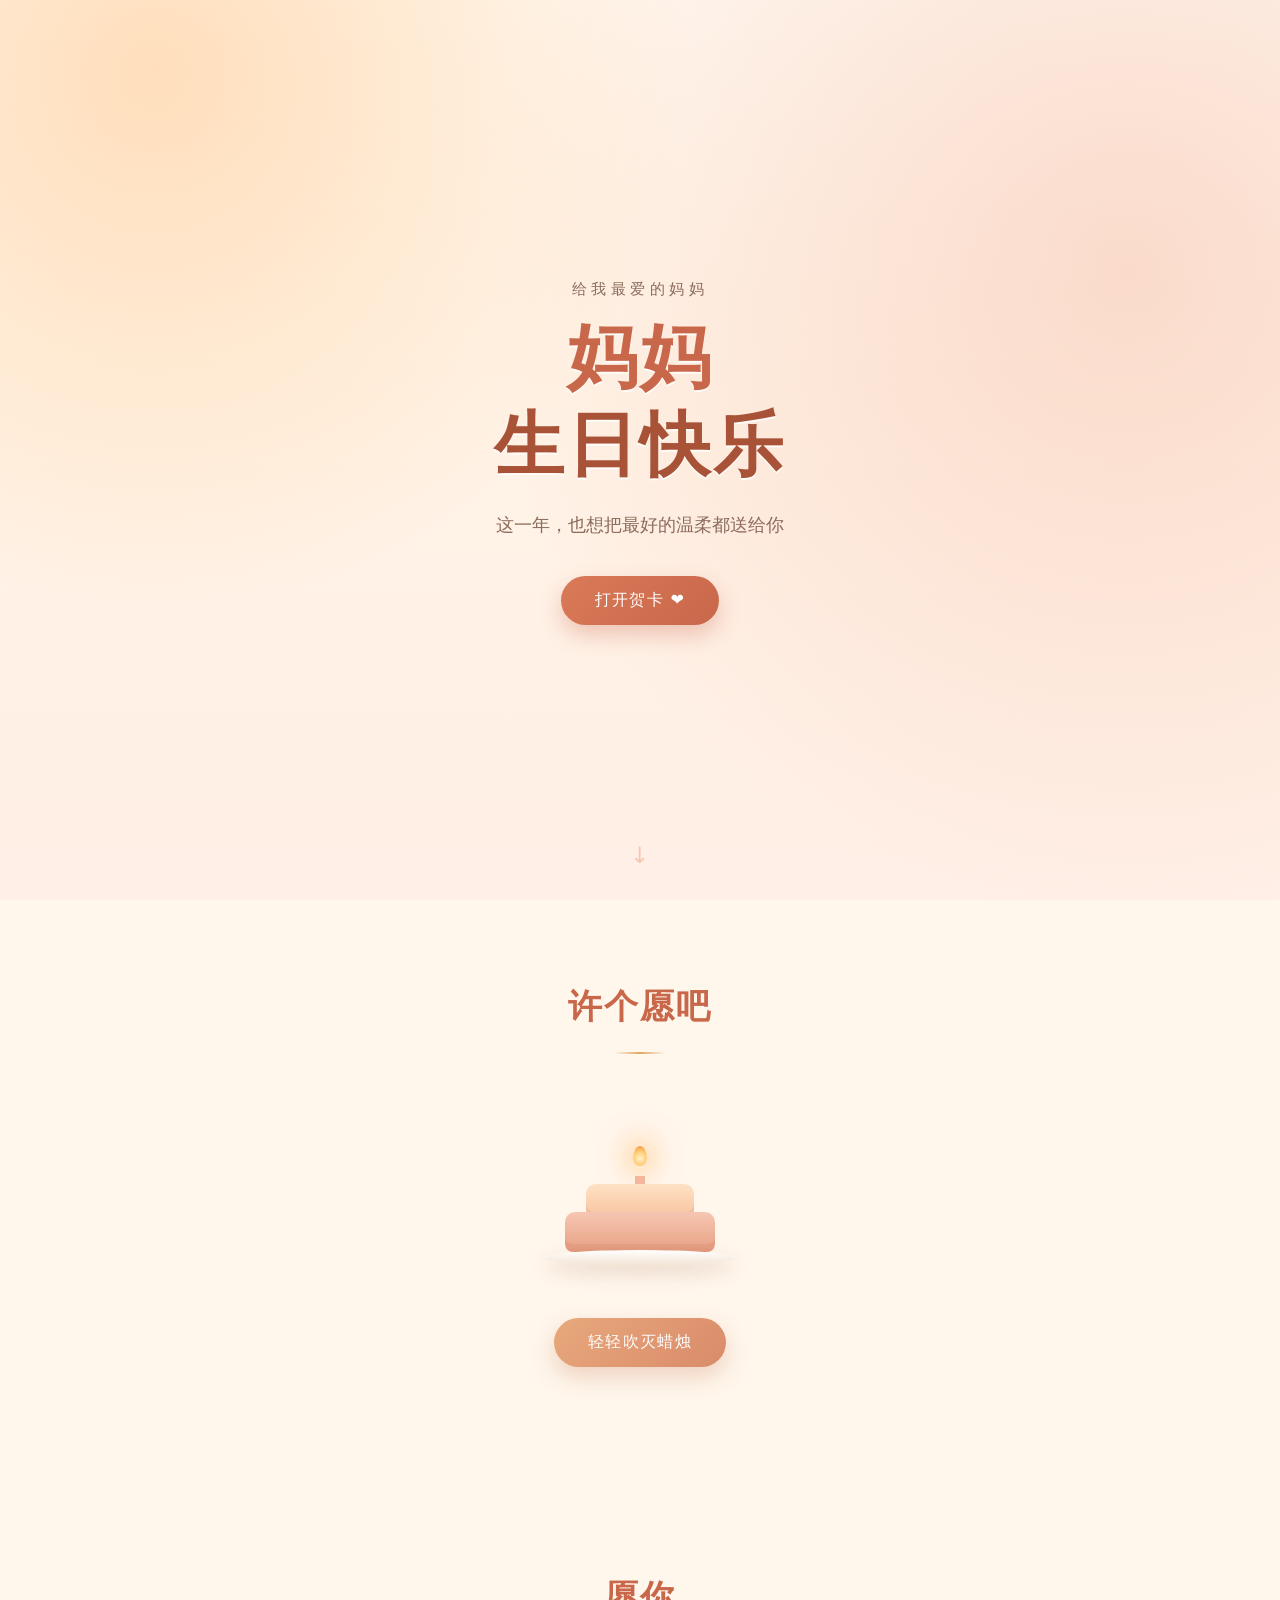
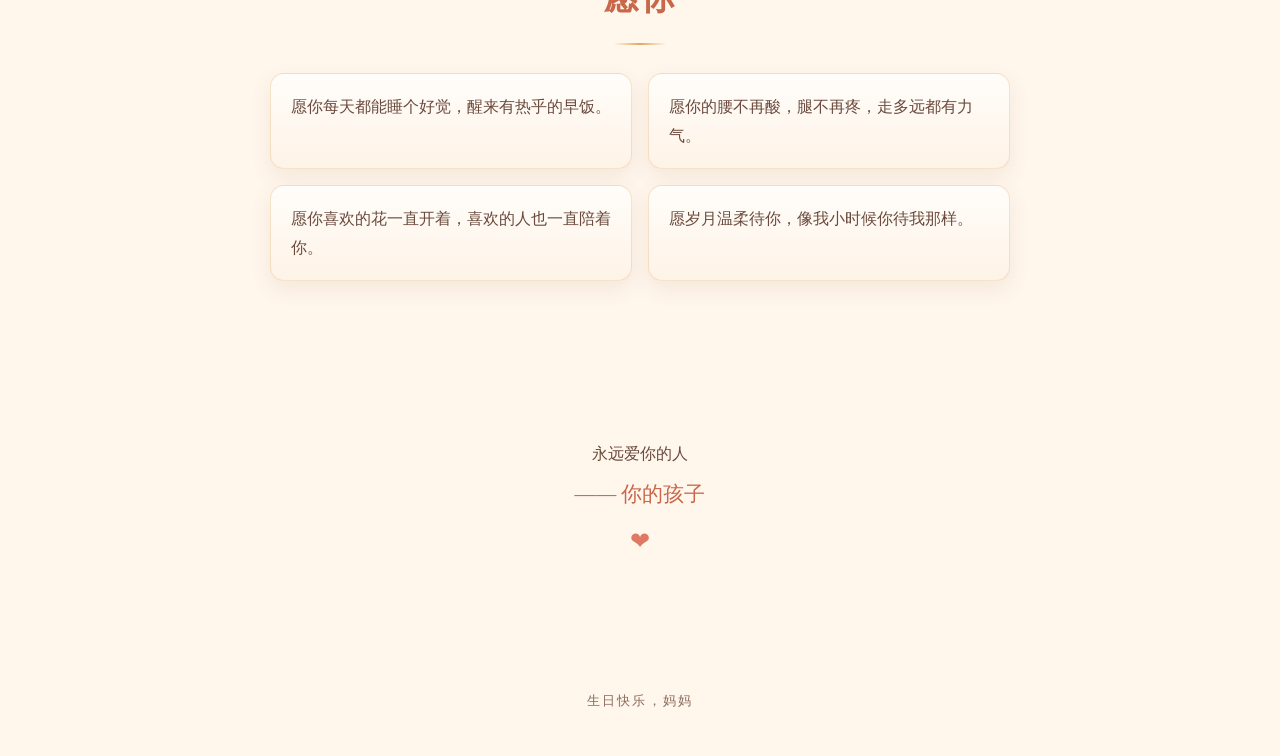
==== index.html @ 57800b80 "Add files via upload" ====
<!DOCTYPE html>
<html lang="zh-CN">
<head>
  <meta charset="UTF-8">
  <!-- 手机端适配：按屏幕宽度缩放，并支持刘海屏安全区域 -->
  <meta name="viewport" content="width=device-width, initial-scale=1, viewport-fit=cover">
  <meta name="theme-color" content="#FFF6EC">
  <meta name="description" content="送给妈妈的生日贺卡">
  <title>妈妈，生日快乐 ❤</title>

  <!-- 只用本地 CSS，不依赖任何外部框架 / CDN，离线也能正常打开 -->
  <link rel="stylesheet" href="style.css">

  <!-- 万一浏览器禁用了 JavaScript，文字也照样完整显示 -->
  <noscript><style>.reveal { opacity: 1 !important; transform: none !important; }</style></noscript>
</head>

<body>

  <!-- ================= ① 封面 ================= -->
  <header class="hero">
    <!-- 缓缓飘落的小花瓣（不想要可以整段删掉） -->
    <div class="petals" aria-hidden="true">
      <span></span><span></span><span></span>
      <span></span><span></span><span></span>
    </div>

    <div class="hero-inner">
      <p class="hero-kicker">给我最爱的妈妈</p>
      <h1 class="hero-title">妈妈<br><span>生日快乐</span></h1>
      <p class="hero-sub">这一年，也想把最好的温柔都送给你</p>
      <!-- 点这个按钮：先放全屏烟花，烟花结束再平滑滑到蛋糕页面 -->
      <button id="openBtn" class="btn-main">打开贺卡 ❤</button>
    </div>

    <p class="scroll-hint" aria-hidden="true">↓</p>
  </header>

  <main>

    <!-- ================= ② 蛋糕与许愿 ================= -->
    <section id="cake-section" class="section">
      <h2 class="section-title reveal">许个愿吧</h2>

      <div class="cake-wrap reveal">
        <!-- 火花图层：吹蜡烛时由 script.js 在这里生成小火花 -->
        <div class="spark-layer" id="sparkLayer" aria-hidden="true"></div>

        <div class="cake" id="cake">
          <div class="candle"><span class="flame"></span></div>
          <div class="layer layer-top"></div>
          <div class="layer layer-bottom"></div>
          <div class="plate"></div>
        </div>
      </div>

      <div class="cake-actions reveal">
        <button id="blowBtn" class="btn-main btn-soft">轻轻吹灭蜡烛</button>
        <p id="wishText" class="wish-text">愿望已经悄悄收好啦 ✨</p>
      </div>
    </section>

    <!-- ================= ③ 心愿卡片 ================= -->
    <section class="section">
      <h2 class="section-title reveal">愿你</h2>

      <div class="wish-grid">
        <div class="wish-card reveal" style="--d:0ms">愿你每天都能睡个好觉，醒来有热乎的早饭。</div>
        <div class="wish-card reveal" style="--d:120ms">愿你的腰不再酸，腿不再疼，走多远都有力气。</div>
        <div class="wish-card reveal" style="--d:240ms">愿你喜欢的花一直开着，喜欢的人也一直陪着你。</div>
        <div class="wish-card reveal" style="--d:360ms">愿岁月温柔待你，像我小时候你待我那样。</div>
      </div>
    </section>

    <!-- ================= ④ 落款 ================= -->
    <section class="section sign">
      <p class="reveal">永远爱你的人</p>
      <p class="signature reveal" style="--d:150ms">—— <span id="signature">你的孩子</span></p>
      <p class="sig-heart reveal" style="--d:300ms">❤</p>
    </section>

  </main>

  <footer class="footer">
    <p>生日快乐，妈妈</p>
  </footer>

  <!-- 全屏烟花图层：平时隐藏，点「打开贺卡」时由 script.js 打开并播放 -->
  <div id="fireworks" class="fireworks" hidden aria-hidden="true">
    <canvas id="fireworksCanvas"></canvas>
    <p class="fireworks-tip">轻触屏幕可以跳过</p>
  </div>

  <script src="script.js"></script>
</body>
</html>
---- style.css ----
/* =========================================================
   妈妈生日贺卡 · 样式表
   暖色调 + 柔和风格，手机优先（先写手机，再写大屏）
   想换配色：只改下面 :root 里的颜色就好
   ========================================================= */

:root {
  --cream: #FFF6EC;   /* 背景奶油色 */
  --peach: #FFE6CB;   /* 蜜桃色 */
  --blush: #F6C6B2;   /* 淡胭脂色 */
  --clay: #C8674A;    /* 主色：陶土红 */
  --clay-dark: #A85337;
  --gold: #E0A75E;    /* 点缀金 */
  --ink: #6B4A3D;     /* 正文暖棕 */
  --ink-soft: #8C6B5C;/* 次要文字 */
  --card: #FFFDFA;    /* 卡片底色 */
  --shadow: 0 10px 30px rgba(160, 110, 80, .14);

  --radius: 18px;
  /* 标题用衬线字体，更有贺卡的温柔感；不同系统各取所长 */
  --font-serif: "Songti SC", "STSong", "KaiTi", "楷体", "SimSun", "宋体", "Noto Serif SC", Georgia, serif;
  --font-sans: "PingFang SC", "Microsoft YaHei", "Hiragino Sans GB", system-ui, -apple-system, sans-serif;
}

* { box-sizing: border-box; }

html { scroll-behavior: smooth; }

body {
  margin: 0;
  font-family: var(--font-sans);
  color: var(--ink);
  background-color: var(--cream);
  /* 两团柔和的光晕，让背景不那么平 */
  background-image:
    radial-gradient(60vw 60vw at 12% 8%, rgba(255, 214, 170, .75), transparent 70%),
    radial-gradient(70vw 70vw at 88% 30%, rgba(246, 198, 178, .55), transparent 72%),
    linear-gradient(180deg, #FFF8F0 0%, #FFF3E6 45%, #FFEFE6 100%);
  background-attachment: fixed;
  line-height: 1.85;
  overflow-x: hidden;          /* 防止手机上左右晃动 */
  -webkit-text-size-adjust: 100%;
}

img { max-width: 100%; display: block; }

.section {
  max-width: 780px;
  margin: 0 auto;
  padding: 56px 20px;
  padding-left: max(20px, env(safe-area-inset-left));
  padding-right: max(20px, env(safe-area-inset-right));
}

.section-title {
  font-family: var(--font-serif);
  font-weight: 600;
  font-size: clamp(1.5rem, 6vw, 2.1rem);
  text-align: center;
  color: var(--clay);
  letter-spacing: .06em;
  margin: 0 0 28px;
}

.section-title::after {
  content: "";
  display: block;
  width: 52px;
  height: 2px;
  margin: 14px auto 0;
  border-radius: 2px;
  background: linear-gradient(90deg, transparent, var(--gold), transparent);
}

/* ---------- 渐显文字动画 ---------- */
/* 元素一进入屏幕就柔和地淡入上移；--d 用来做错开的延迟 */
.reveal {
  opacity: 0;
  transform: translateY(18px);
  transition: opacity .9s ease var(--d, 0ms), transform .9s ease var(--d, 0ms);
}
.reveal.is-visible {
  opacity: 1;
  transform: none;
}

/* =========================================================
   ① 封面
   ========================================================= */
.hero {
  position: relative;
  min-height: 100vh;       /* 老浏览器兜底 */
  min-height: 100svh;      /* 手机浏览器地址栏收起时也不会被裁掉 */
  display: flex;
  flex-direction: column;
  align-items: center;
  justify-content: center;
  text-align: center;
  padding: 40px 22px calc(40px + env(safe-area-inset-bottom));
  overflow: hidden;
}

.hero-inner {
  position: relative;
  z-index: 2;
  animation: heroIn 1.2s ease both;
}

@keyframes heroIn {
  from { opacity: 0; transform: translateY(14px); }
  to   { opacity: 1; transform: none; }
}

.hero-kicker {
  margin: 0 0 10px;
  font-size: .95rem;
  letter-spacing: .3em;
  color: var(--ink-soft);
}

.hero-title {
  font-family: var(--font-serif);
  font-weight: 700;
  font-size: clamp(2.6rem, 13vw, 4.4rem);
  line-height: 1.25;
  margin: 0;
  color: var(--clay);
  letter-spacing: .04em;
  text-shadow: 0 2px 0 rgba(255, 255, 255, .8);
}

.hero-title span {
  display: inline-block;
  color: var(--clay-dark);
}

.hero-sub {
  margin: 20px 0 34px;
  font-size: clamp(.95rem, 4vw, 1.1rem);
  color: var(--ink-soft);
}

/* 主按钮：手机上好点按（高度 48px 以上） */
.btn-main {
  display: inline-block;
  min-height: 48px;
  padding: 14px 34px;
  border: 0;
  border-radius: 999px;
  font-family: inherit;
  font-size: 1rem;
  letter-spacing: .08em;
  color: #fff;
  background: linear-gradient(135deg, #D97A58, var(--clay));
  box-shadow: 0 10px 22px rgba(200, 103, 74, .32);
  cursor: pointer;
  transition: transform .25s ease, box-shadow .25s ease;
}
.btn-main:active { transform: scale(.97); }
.btn-main:hover { box-shadow: 0 12px 26px rgba(200, 103, 74, .4); }

.btn-soft {
  background: linear-gradient(135deg, #E8A87C, #D98B6A);
  box-shadow: 0 10px 22px rgba(200, 130, 90, .3);
}

.scroll-hint {
  position: absolute;
  bottom: calc(24px + env(safe-area-inset-bottom));
  margin: 0;
  color: var(--blush);
  font-size: 1.4rem;
  animation: floatY 2.4s ease-in-out infinite;
}

@keyframes floatY {
  0%, 100% { transform: translateY(0); opacity: .5; }
  50%      { transform: translateY(8px); opacity: 1; }
}

/* 缓缓飘落的小花瓣 */
.petals { position: absolute; inset: 0; pointer-events: none; z-index: 1; }
.petals span {
  position: absolute;
  top: -6%;
  width: 12px;
  height: 12px;
  border-radius: 50% 0 50% 50%;
  background: var(--blush);
  opacity: .5;
  animation: fall 14s linear infinite;
}
.petals span:nth-child(1) { left: 8%;  animation-delay: 0s;   }
.petals span:nth-child(2) { left: 26%; animation-delay: 3s;   animation-duration: 17s; }
.petals span:nth-child(3) { left: 44%; animation-delay: 6s;   animation-duration: 15s; }
.petals span:nth-child(4) { left: 62%; animation-delay: 2s;   animation-duration: 19s; }
.petals span:nth-child(5) { left: 78%; animation-delay: 8s;   animation-duration: 16s; }
.petals span:nth-child(6) { left: 92%; animation-delay: 5s;   animation-duration: 18s; }

@keyframes fall {
  0%   { transform: translateY(0) rotate(0deg);      opacity: 0; }
  10%  { opacity: .5; }
  100% { transform: translateY(108vh) rotate(320deg); opacity: 0; }
}

/* =========================================================
   ② 蛋糕与许愿
   ========================================================= */
.cake-wrap {
  position: relative;      /* 火花图层的定位基准 */
  display: flex;
  justify-content: center;
  padding: 10px 0 26px;
}

.cake {
  position: relative;
  width: 180px;
  height: 170px;
}

/* 蜡烛 */
.candle {
  position: absolute;
  left: 50%;
  bottom: 78px;
  width: 10px;
  height: 46px;
  margin-left: -5px;
  border-radius: 5px;
  background: repeating-linear-gradient(180deg, #FFF3E4 0 8px, #F3B7A3 8px 16px);
}

/* 烛火 */
.flame {
  position: absolute;
  left: 50%;
  top: -22px;
  width: 14px;
  height: 20px;
  margin-left: -7px;
  border-radius: 50% 50% 50% 50% / 62% 62% 38% 38%;
  background: radial-gradient(circle at 50% 62%, #FFF6C9 0%, #FFC46B 55%, #F1913C 100%);
  box-shadow: 0 0 26px 8px rgba(255, 190, 110, .55);
  transform-origin: 50% 100%;
  animation: flicker 1.6s ease-in-out infinite;
  transition: opacity .5s ease, transform .5s ease;
}

@keyframes flicker {
  0%, 100% { transform: scaleY(1) translateX(0); }
  50%      { transform: scaleY(1.08) translateX(1px); }
}

/* 吹灭蜡烛后 */
.cake.is-out .flame { opacity: 0; transform: scaleY(.2); }

/* 蛋糕两层 */
.layer {
  position: absolute;
  left: 50%;
  border-radius: 10px 10px 8px 8px;
}

.layer-top {
  bottom: 74px;
  width: 108px;
  height: 34px;
  margin-left: -54px;
  background: linear-gradient(180deg, #FFE1C4, #F7C39F);
  box-shadow: inset 0 -6px 0 rgba(200, 103, 74, .12);
}

.layer-bottom {
  bottom: 40px;
  width: 150px;
  height: 40px;
  margin-left: -75px;
  background: linear-gradient(180deg, #F6C6B2, #E7A184);
  box-shadow: inset 0 -8px 0 rgba(200, 103, 74, .14);
}

/* 盘子 */
.plate {
  position: absolute;
  bottom: 26px;
  left: 50%;
  width: 190px;
  height: 16px;
  margin-left: -95px;
  border-radius: 50%;
  background: linear-gradient(180deg, #FFFFFF, #F3E2D2);
  box-shadow: 0 8px 18px rgba(160, 110, 80, .22);
}

/* ---------- 吹蜡烛的火花 ---------- */
/* 图层盖在蛋糕上方，只负责放火花，不吃点击 */
.spark-layer {
  position: absolute;
  inset: 0;
  pointer-events: none;
}

/* 每一颗小火花：位置和飞行方向由 script.js 用 --tx / --ty 指定 */
.spark {
  position: absolute;
  border-radius: 50%;
  background: radial-gradient(circle, #FFF9DE 0%, #FFC964 45%, rgba(255, 150, 60, 0) 72%);
  box-shadow: 0 0 8px 2px rgba(255, 196, 100, .7);
  opacity: 0;
  animation: sparkFly .7s ease-out forwards;
}

@keyframes sparkFly {
  0% {
    opacity: 0;
    transform: translate(-50%, -50%) scale(.4);
  }
  15% {
    opacity: 1;
    transform: translate(-50%, -50%) scale(1);
  }
  100% {
    opacity: 0;
    transform: translate(calc(-50% + var(--tx, 0px)), calc(-50% + var(--ty, -60px))) scale(.25);
  }
}

.cake-actions { text-align: center; }

.wish-text {
  margin: 18px 0 0;
  font-family: var(--font-serif);
  color: var(--clay);
  opacity: 0;
  transform: translateY(8px);
  transition: opacity .6s ease, transform .6s ease;
}
.wish-text.is-visible { opacity: 1; transform: none; }

/* =========================================================
   ③ 心愿卡片
   ========================================================= */
.wish-grid {
  display: grid;
  grid-template-columns: 1fr;
  gap: 16px;
}

.wish-card {
  background: linear-gradient(180deg, #FFFDFA, #FFF3E7);
  border: 1px solid rgba(224, 167, 94, .3);
  border-radius: 14px;
  padding: 18px 20px;
  font-size: .98rem;
  box-shadow: 0 8px 20px rgba(160, 110, 80, .1);
}

/* =========================================================
   ④ 落款 / 页脚
   ========================================================= */
.sign { text-align: center; }
.sign p { margin: 6px 0; }

.signature {
  font-family: var(--font-serif);
  font-size: clamp(1.1rem, 5vw, 1.3rem);
  color: var(--clay);
}

.sig-heart {
  font-size: 1.5rem;
  color: #DE7A63;
  animation: beat 1.5s ease-in-out infinite;
}

@keyframes beat {
  0%, 100% { transform: scale(1);   }
  30%      { transform: scale(1.18); }
}

.footer {
  text-align: center;
  padding: 30px 20px calc(30px + env(safe-area-inset-bottom));
  color: var(--ink-soft);
  font-size: .82rem;
  letter-spacing: .16em;
}

/* =========================================================
   全屏烟花（点「打开贺卡」时播放，播完自动淡出）
   ========================================================= */
.fireworks {
  position: fixed;
  inset: 0;
  z-index: 90;
  /* 暖色的深色底，让烟花亮起来；不想压暗背景可以删掉这行 */
  background: radial-gradient(circle at 50% 62%, rgba(78, 48, 38, .78), rgba(48, 28, 22, .93));
  opacity: 0;
  transition: opacity .45s ease;
}

.fireworks.is-on { opacity: 1; }    /* 淡入 */
.fireworks[hidden] { display: none; }

.fireworks canvas {
  display: block;
  width: 100%;
  height: 100%;
}

.fireworks-tip {
  position: absolute;
  left: 0;
  right: 0;
  bottom: calc(30px + env(safe-area-inset-bottom));
  margin: 0;
  text-align: center;
  color: rgba(255, 246, 236, .7);
  font-size: .78rem;
  letter-spacing: .2em;
  animation: tipIn 1.4s ease .9s both;
}

@keyframes tipIn {
  from { opacity: 0; }
  to   { opacity: 1; }
}

/* =========================================================
   大屏适配（平板 / 电脑）
   ========================================================= */
@media (min-width: 640px) {
  .wish-grid { grid-template-columns: 1fr 1fr; }
}

@media (min-width: 720px) {
  .section { padding-top: 76px; padding-bottom: 76px; }
  .cake { width: 220px; height: 200px; }
}

/* 系统开启「减少动态效果」时，关闭所有动画 */
@media (prefers-reduced-motion: reduce) {
  html { scroll-behavior: auto; }
  *, *::before, *::after {
    animation: none !important;
    transition: none !important;
  }
  .reveal { opacity: 1; transform: none; }
  .spark { display: none; }   /* 关掉动态效果时不放火花 */
}
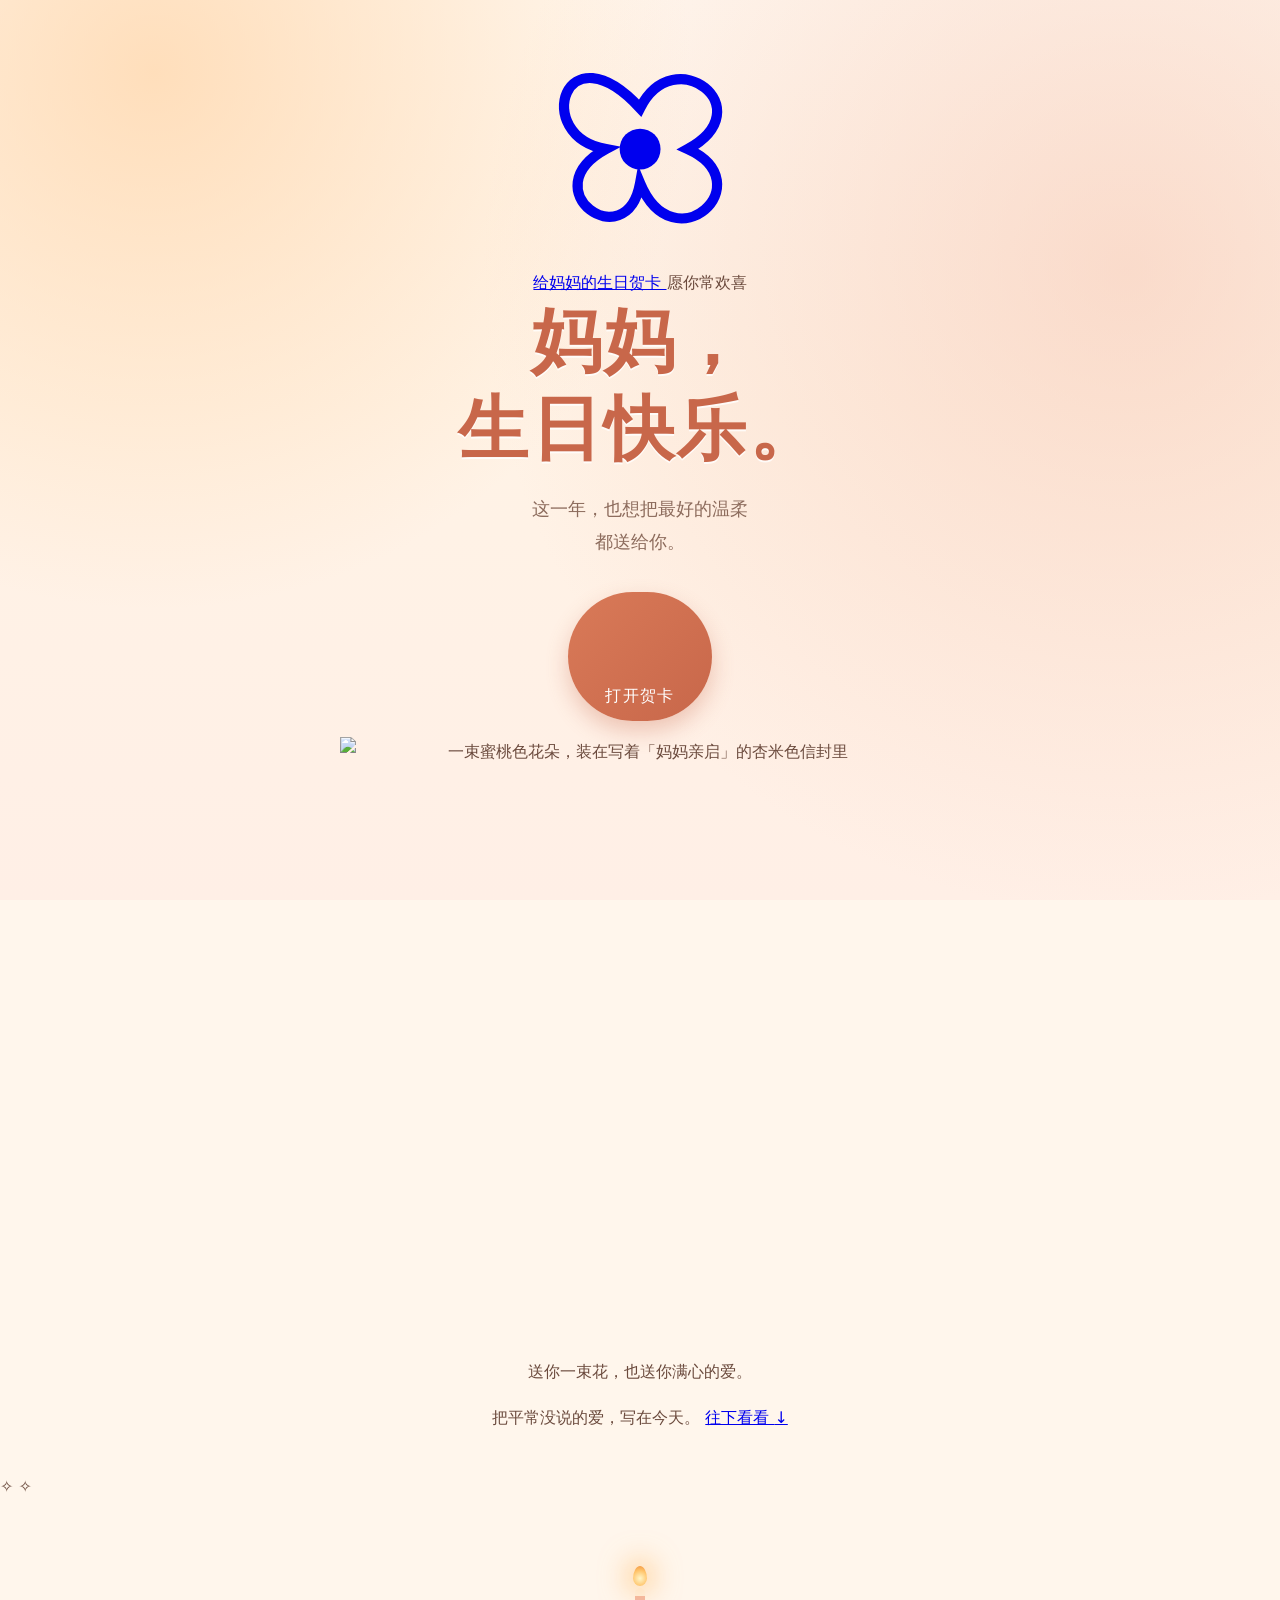
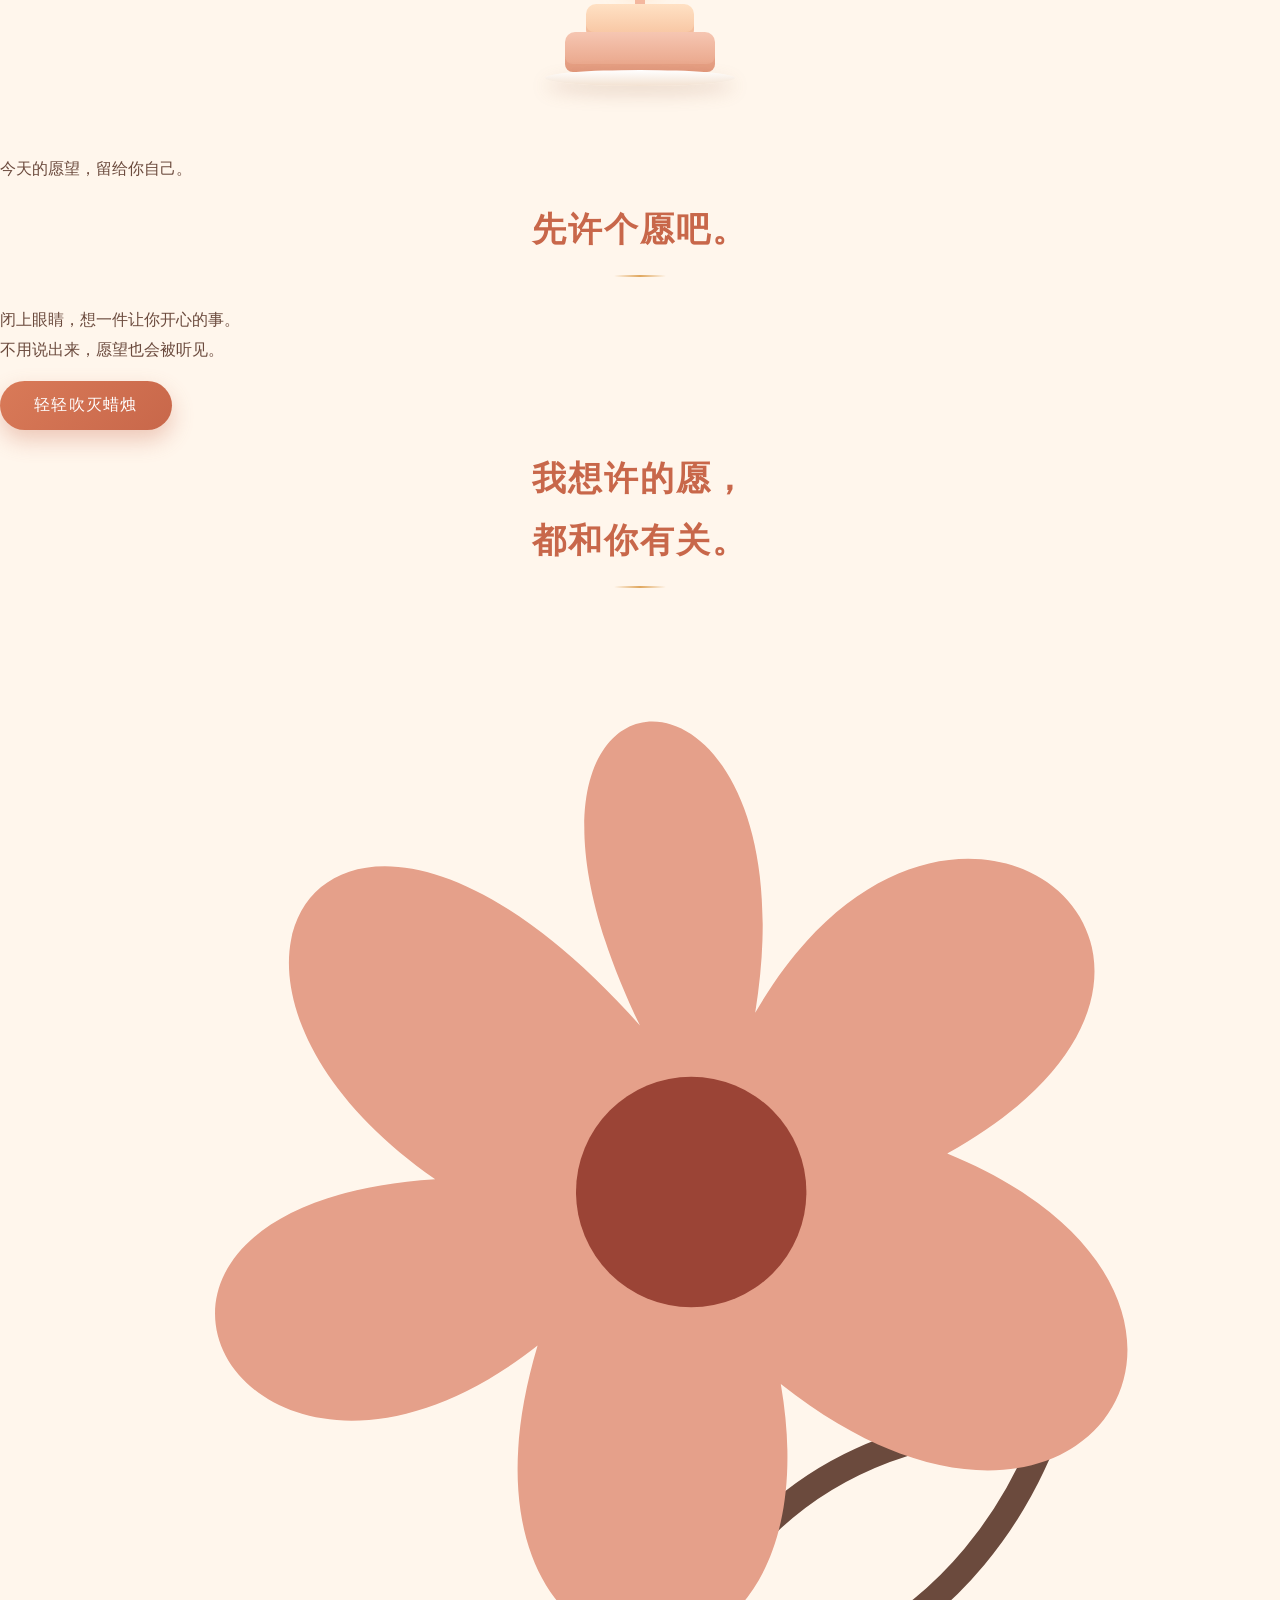
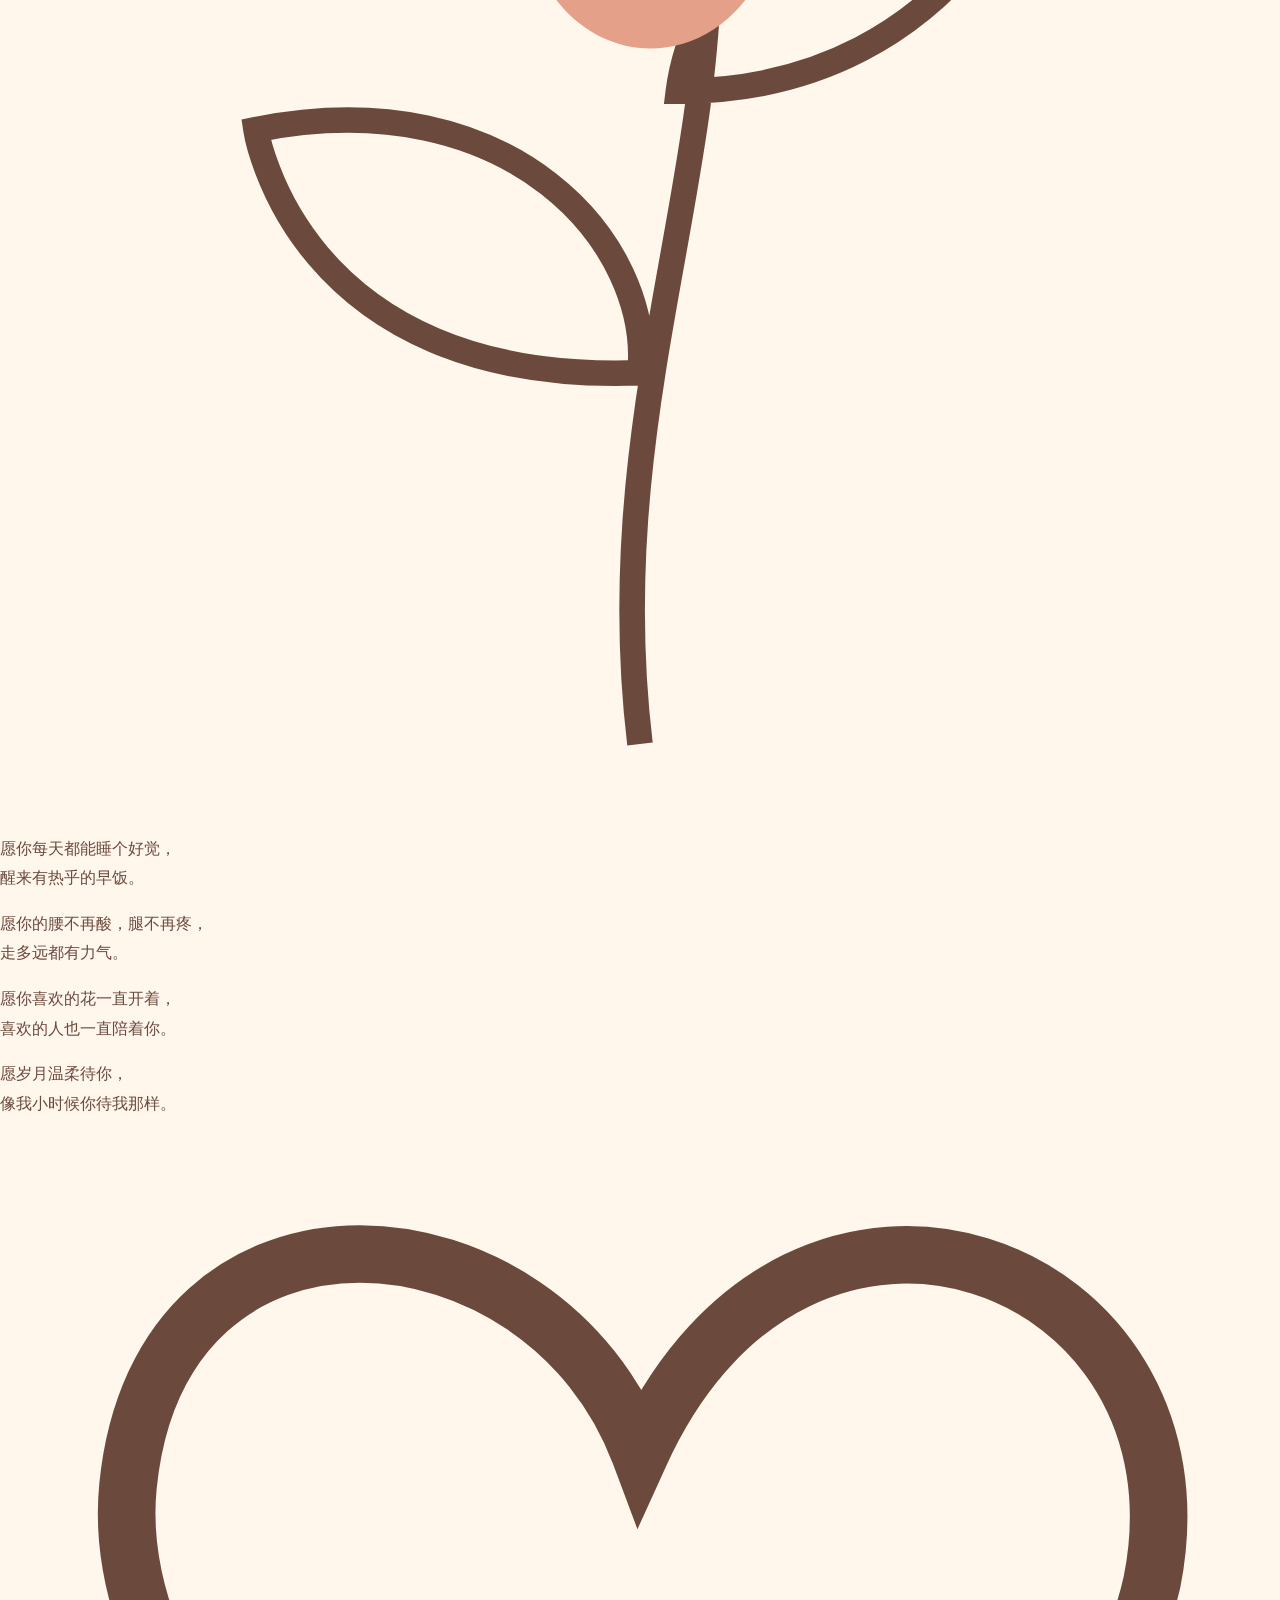
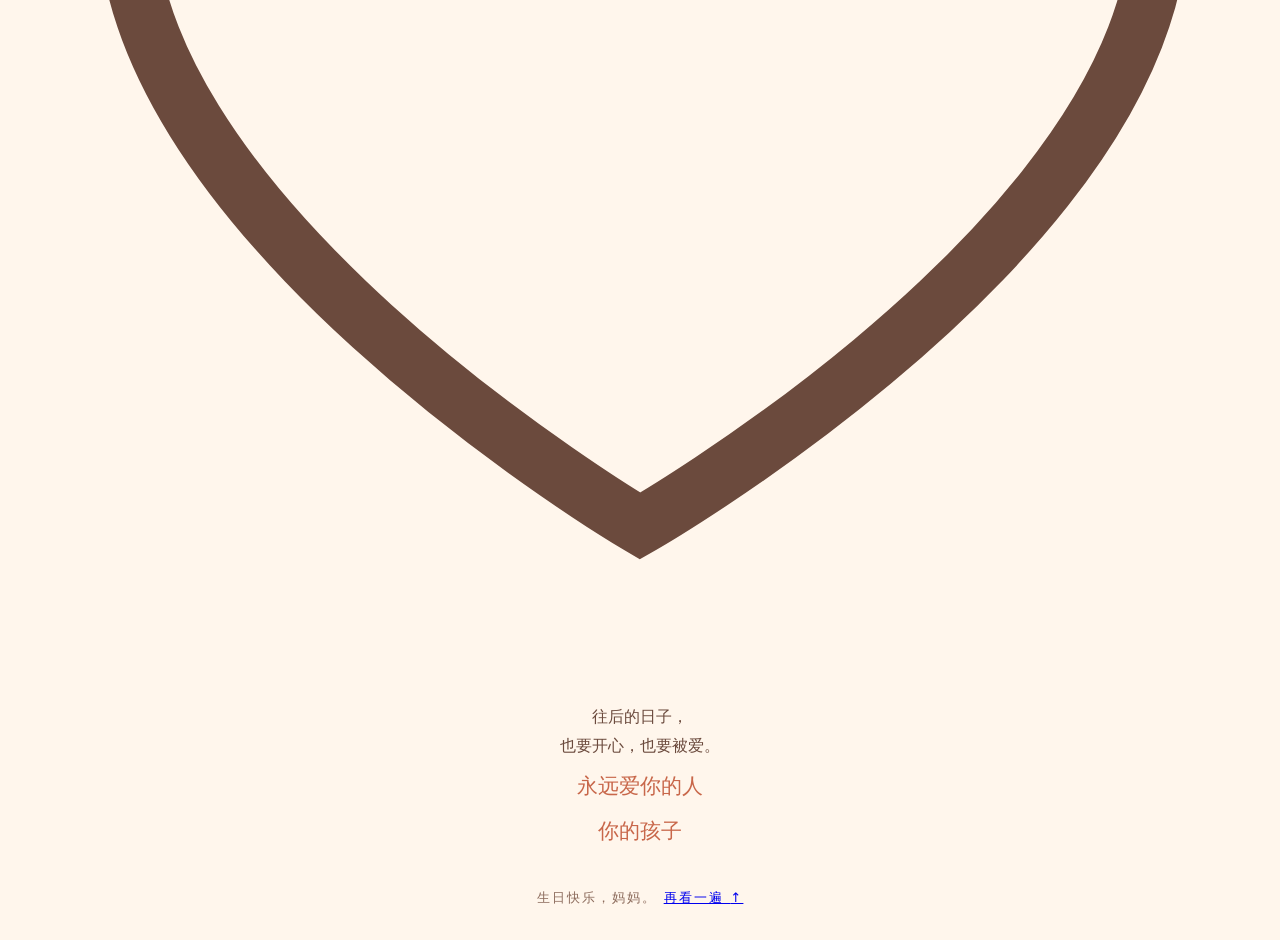
==== commit c650404b: "去ai味" ====
--- a/index.html
+++ b/index.html
@@ -2,95 +2,98 @@
 <html lang="zh-CN">
 <head>
   <meta charset="UTF-8">
-  <!-- 手机端适配：按屏幕宽度缩放，并支持刘海屏安全区域 -->
   <meta name="viewport" content="width=device-width, initial-scale=1, viewport-fit=cover">
-  <meta name="theme-color" content="#FFF6EC">
-  <meta name="description" content="送给妈妈的生日贺卡">
-  <title>妈妈，生日快乐 ❤</title>
-
-  <!-- 只用本地 CSS，不依赖任何外部框架 / CDN，离线也能正常打开 -->
+  <meta name="theme-color" content="#F8E9D5">
+  <meta name="description" content="一束花，一份心愿，送给最爱的妈妈。生日快乐。">
+  <title>妈妈，生日快乐</title>
   <link rel="stylesheet" href="style.css">
-
-  <!-- 万一浏览器禁用了 JavaScript，文字也照样完整显示 -->
-  <noscript><style>.reveal { opacity: 1 !important; transform: none !important; }</style></noscript>
 </head>
-
 <body>
-
-  <!-- ================= ① 封面 ================= -->
   <header class="hero">
-    <!-- 缓缓飘落的小花瓣（不想要可以整段删掉） -->
-    <div class="petals" aria-hidden="true">
-      <span></span><span></span><span></span>
-      <span></span><span></span><span></span>
+    <div class="masthead">
+      <a class="home-link" href="#" aria-label="回到贺卡封面">
+        <svg viewBox="0 0 32 32" fill="none" aria-hidden="true"><path d="M16 10C5-2 0 14 11 16 0 22 14 32 16 21c5 12 18 0 7-5C34 10 21 0 16 10Z" stroke="currentColor" stroke-width="1.5"/><circle cx="16" cy="16" r="3" fill="currentColor"/></svg>
+        给妈妈的生日贺卡
+      </a>
+      <span class="masthead-note">愿你常欢喜</span>
     </div>
-
     <div class="hero-inner">
-      <p class="hero-kicker">给我最爱的妈妈</p>
-      <h1 class="hero-title">妈妈<br><span>生日快乐</span></h1>
-      <p class="hero-sub">这一年，也想把最好的温柔都送给你</p>
-      <!-- 点这个按钮：先放全屏烟花，烟花结束再平滑滑到蛋糕页面 -->
-      <button id="openBtn" class="btn-main">打开贺卡 ❤</button>
+      <div class="hero-copy">
+        <h1 class="hero-title">妈妈，<br>生日快乐。</h1>
+        <p class="hero-sub">这一年，也想把最好的温柔<br>都送给你。</p>
+        <button id="openBtn" class="btn-main" type="button" aria-controls="cake-section">
+          <svg viewBox="0 0 24 24" fill="none" aria-hidden="true"><rect x="3" y="5" width="18" height="14" rx="2"/><path d="m4 6 8 7 8-7"/></svg>
+          打开贺卡
+        </button>
+      </div>
+      <figure class="hero-art">
+        <img src="assets/birthday-bouquet.svg" width="600" height="620" alt="一束蜜桃色花朵，装在写着「妈妈亲启」的杏米色信封里">
+        <figcaption>送你一束花，也送你满心的爱。</figcaption>
+      </figure>
     </div>
-
-    <p class="scroll-hint" aria-hidden="true">↓</p>
+    <div class="hero-bottom">
+      <span>把平常没说的爱，写在今天。</span>
+      <a href="#cake-section" class="page-link">往下看看 <span aria-hidden="true">↓</span></a>
+    </div>
   </header>
-
   <main>
-
-    <!-- ================= ② 蛋糕与许愿 ================= -->
-    <section id="cake-section" class="section">
-      <h2 class="section-title reveal">许个愿吧</h2>
-
-      <div class="cake-wrap reveal">
-        <!-- 火花图层：吹蜡烛时由 script.js 在这里生成小火花 -->
-        <div class="spark-layer" id="sparkLayer" aria-hidden="true"></div>
-
-        <div class="cake" id="cake">
-          <div class="candle"><span class="flame"></span></div>
-          <div class="layer layer-top"></div>
-          <div class="layer layer-bottom"></div>
-          <div class="plate"></div>
+    <section id="cake-section" class="cake-section" aria-labelledby="cake-title" tabindex="-1">
+      <div class="cake-scene">
+        <span class="cake-sparkle sparkle-one" aria-hidden="true">✧</span>
+        <span class="cake-sparkle sparkle-two" aria-hidden="true">✧</span>
+        <div class="cake-wrap">
+          <div class="spark-layer" id="sparkLayer" aria-hidden="true"></div>
+          <div class="cake" id="cake" role="img" aria-label="一只点着蜡烛的生日蛋糕">
+            <div class="candle"><span class="flame"></span></div>
+            <div class="layer layer-top"><span class="cake-cherry"></span></div>
+            <div class="layer layer-bottom"></div>
+            <div class="plate"></div>
+          </div>
         </div>
+        <p class="cake-caption">今天的愿望，留给你自己。</p>
       </div>
-
-      <div class="cake-actions reveal">
-        <button id="blowBtn" class="btn-main btn-soft">轻轻吹灭蜡烛</button>
-        <p id="wishText" class="wish-text">愿望已经悄悄收好啦 ✨</p>
+      <div class="cake-copy">
+        <h2 id="cake-title" class="section-title">先许个愿吧。</h2>
+        <p class="section-copy">闭上眼睛，想一件让你开心的事。<br>不用说出来，愿望也会被听见。</p>
+        <button id="blowBtn" class="btn-main btn-outline" type="button">轻轻吹灭蜡烛</button>
+        <p id="wishText" class="wish-text" role="status" aria-live="polite"></p>
       </div>
     </section>
-
-    <!-- ================= ③ 心愿卡片 ================= -->
-    <section class="section">
-      <h2 class="section-title reveal">愿你</h2>
-
-      <div class="wish-grid">
-        <div class="wish-card reveal" style="--d:0ms">愿你每天都能睡个好觉，醒来有热乎的早饭。</div>
-        <div class="wish-card reveal" style="--d:120ms">愿你的腰不再酸，腿不再疼，走多远都有力气。</div>
-        <div class="wish-card reveal" style="--d:240ms">愿你喜欢的花一直开着，喜欢的人也一直陪着你。</div>
-        <div class="wish-card reveal" style="--d:360ms">愿岁月温柔待你，像我小时候你待我那样。</div>
+    <section class="wishes-section" aria-labelledby="wishes-title">
+      <div class="wishes-heading">
+        <h2 id="wishes-title" class="section-title">我想许的愿，<br>都和你有关。</h2>
+        <svg class="little-flower" viewBox="0 0 100 140" fill="none" aria-hidden="true"><path d="M50 135c-4-33 13-55 1-83M50 106C23 107 20 87 20 87c20-4 31 9 30 19Zm3-22c23 0 29-21 29-21-20 0-28 13-29 21Z" stroke="currentColor" stroke-width="2"/><path d="M50 32C26 5 11 28 34 44 3 46 19 75 42 57c-9 30 24 32 19 3 24 19 40-7 13-18C101 27 74 5 59 31 64 0 35 1 50 32Z" fill="#E5A08A"/><circle cx="54" cy="45" r="9" fill="#9B4436"/></svg>
+      </div>
+      <div class="wish-list">
+        <p>愿你每天都能睡个好觉，<br>醒来有热乎的早饭。</p>
+        <p>愿你的腰不再酸，腿不再疼，<br>走多远都有力气。</p>
+        <p>愿你喜欢的花一直开着，<br>喜欢的人也一直陪着你。</p>
+        <p>愿岁月温柔待你，<br>像我小时候你待我那样。</p>
       </div>
     </section>
-
-    <!-- ================= ④ 落款 ================= -->
-    <section class="section sign">
-      <p class="reveal">永远爱你的人</p>
-      <p class="signature reveal" style="--d:150ms">—— <span id="signature">你的孩子</span></p>
-      <p class="sig-heart reveal" style="--d:300ms">❤</p>
+    <section class="sign" aria-label="贺卡落款">
+      <svg class="sign-heart" viewBox="0 0 40 36" fill="none" aria-hidden="true"><path d="M20 31S3 21 4 11C5 1 17 2 20 10 25-1 38 4 36 14 34 23 20 31 20 31Z" stroke="currentColor" stroke-width="1.8" stroke-linecap="round"/></svg>
+      <p class="sign-message">往后的日子，<br>也要开心，也要被爱。</p>
+      <div class="signature">
+        <p>永远爱你的人</p>
+        <p id="signature">你的孩子</p>
+      </div>
     </section>
-
   </main>
-
   <footer class="footer">
-    <p>生日快乐，妈妈</p>
+    <span>生日快乐，妈妈。</span>
+    <a class="page-link" href="#">再看一遍 <span aria-hidden="true">↑</span></a>
   </footer>
-
-  <!-- 全屏烟花图层：平时隐藏，点「打开贺卡」时由 script.js 打开并播放 -->
-  <div id="fireworks" class="fireworks" hidden aria-hidden="true">
-    <canvas id="fireworksCanvas"></canvas>
-    <p class="fireworks-tip">轻触屏幕可以跳过</p>
+  <div id="countdown" class="countdown" hidden role="status" aria-live="polite">
+    <p class="countdown-label">一份小小的惊喜，送给你</p>
+    <p class="countdown-num" id="countdownNum" aria-hidden="true"></p>
+    <span class="visually-hidden">准备好，生日烟花马上就来。</span>
   </div>
-
+  <div id="fireworks" class="fireworks" hidden role="dialog" aria-modal="true" aria-label="送给妈妈的生日烟花">
+    <canvas id="fireworksCanvas" aria-hidden="true"></canvas>
+    <p class="fireworks-greeting">妈妈，生日快乐。</p>
+    <button id="skipFireworks" class="fireworks-tip" type="button">跳过烟花，去许愿</button>
+  </div>
   <script src="script.js"></script>
 </body>
 </html>
--- a/style.css
+++ b/style.css
@@ -449,3 +449,55 @@
   .reveal { opacity: 1; transform: none; }
   .spark { display: none; }   /* 关掉动态效果时不放火花 */
 }
+
+/* =========================================================
+   新增 · 倒计时「3 → 2 → 1」（点「打开贺卡」后播放）
+   —— 以下全部是新增样式，上面原有的规则一行都没有改动
+   ========================================================= */
+.countdown {
+  position: fixed;
+  inset: 0;
+  z-index: 95;              /* 盖在封面之上；倒计时结束立刻让位给烟花图层 */
+  display: flex;
+  align-items: center;
+  justify-content: center;
+  pointer-events: none;     /* 不吃点击 */
+  background: transparent;  /* 背景沿用原来页面的背景，不加任何遮罩 */
+}
+.countdown[hidden] { display: none; }
+
+.countdown-num {
+  margin: 0;
+  font-family: var(--font-serif);
+  font-weight: 700;
+  /* 居中超大数字：小屏也不会溢出 */
+  font-size: clamp(7rem, 38vw, 18rem);
+  line-height: 1;
+  color: #b96b6b;           /* 暖粉棕 */
+  text-shadow:
+    /* 一圈同色系柔光：数字底下就是封面文字，这样叠上来也看得清 */
+    0 0 14px rgba(255, 249, 242, .96),
+    0 0 40px rgba(255, 246, 236, .86),
+    0 0 90px rgba(255, 243, 231, .6),
+    0 0 34px rgba(185, 107, 107, .3),
+    0 14px 44px rgba(185, 107, 107, .2);
+  will-change: transform, opacity;
+}
+
+/* 每个数字：缩放 + 淡入淡出，一次 1 秒（由 script.js 逐个切换） */
+.countdown-num.is-pop { animation: countdownPop 1s ease-in-out both; }
+
+@keyframes countdownPop {
+  0%   { opacity: 0; transform: scale(.55); }
+  22%  { opacity: 1; transform: scale(1.04); }
+  40%  { opacity: 1; transform: scale(1); }
+  100% { opacity: 0; transform: scale(1.5); }
+}
+
+/* 「打开贺卡」按钮点过之后隐藏（保留占位，封面不会跳一下） */
+#openBtn.is-hidden {
+  opacity: 0;
+  visibility: hidden;
+  transform: translateY(-6px) scale(.96);
+  transition: opacity .4s ease, transform .4s ease, visibility 0s linear .4s;
+}
